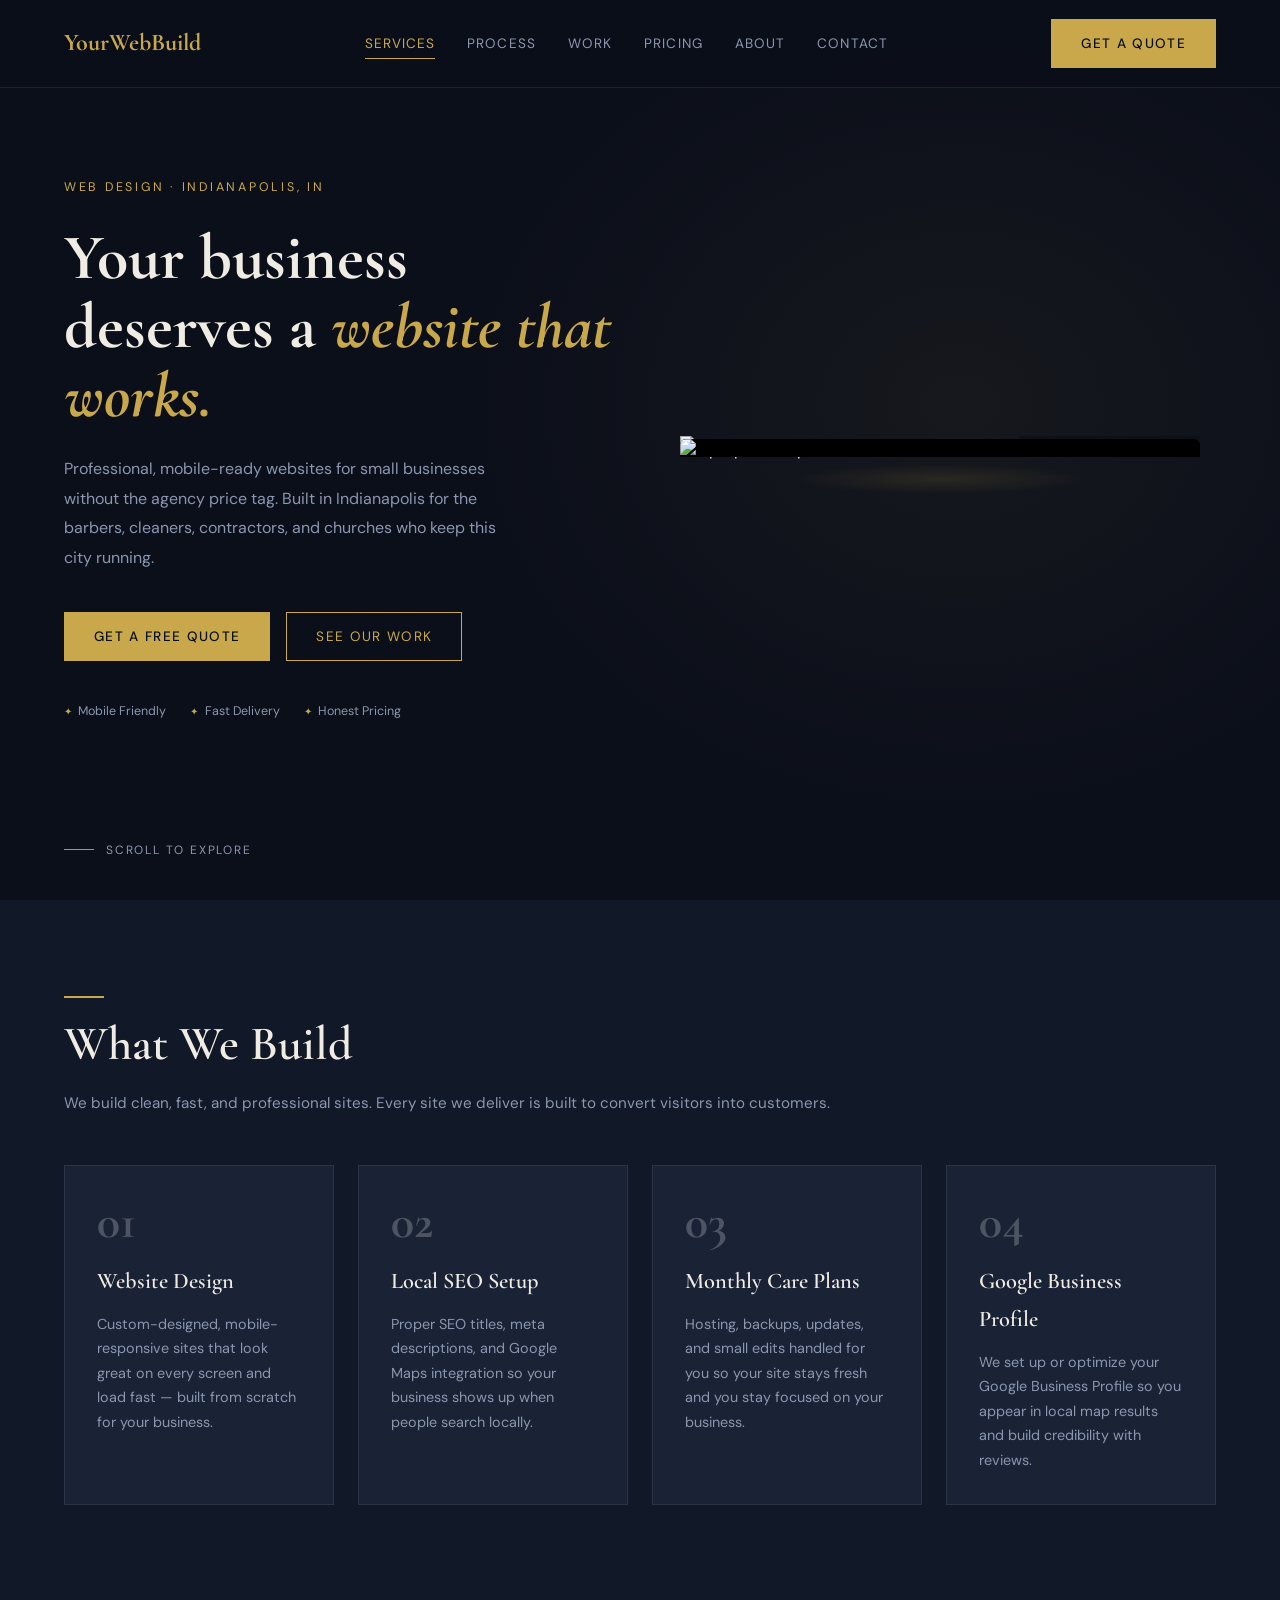
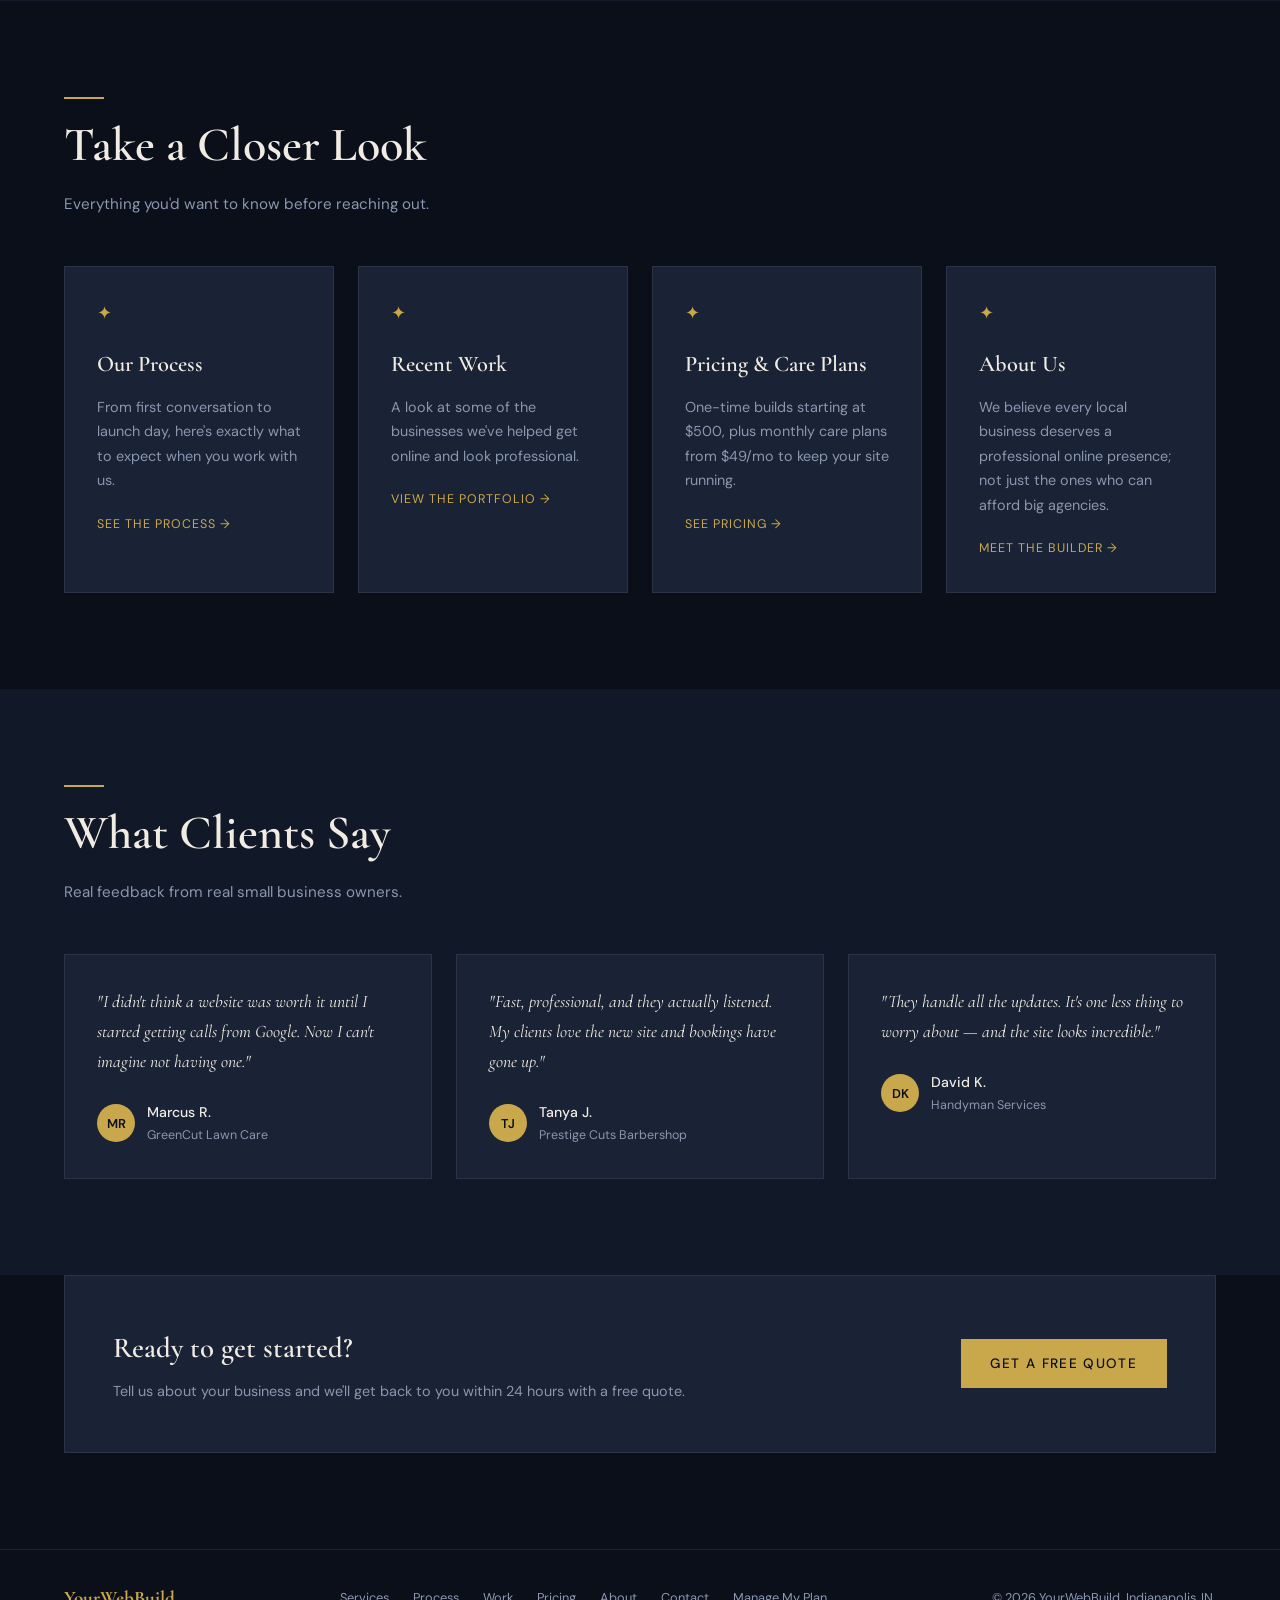
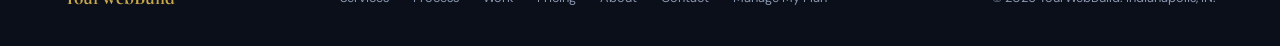
==== index.html @ 41e665bb "Add files via upload" ====
<!DOCTYPE html>
<html lang="en">
<head>
<meta charset="UTF-8"/>
<meta name="viewport" content="width=device-width,initial-scale=1.0"/>

<!-- SEO Meta Tags -->
<meta name="description" content="YourWebBuild designs professional, mobile-ready websites for small businesses in Indianapolis, IN. Affordable web design starting at $500. Get a free quote today."/>
<meta name="keywords" content="web design Indianapolis, small business website Indianapolis, affordable web design Indiana, local web designer Indy"/>
<meta name="author" content="YourWebBuild"/>
<meta name="robots" content="index, follow"/>

<meta property="og:title" content="YourWebBuild — Affordable Web Design in Indianapolis"/>
<meta property="og:description" content="Professional websites for small businesses starting at $500. Mobile-ready, fast delivery, honest pricing."/>
<meta property="og:type" content="website"/>
<meta property="og:url" content="https://yourwebbuild.com"/>
<meta property="og:image" content="https://yourwebbuild.com/Images/og-preview.jpg"/>

<title>YourWebBuild | Web Design for Indianapolis Small Businesses</title>
<link rel="preconnect" href="https://fonts.googleapis.com">
<link rel="preconnect" href="https://fonts.gstatic.com" crossorigin>
<link href="https://fonts.googleapis.com/css2?family=Cormorant+Garamond:wght@400;600;700&family=DM+Sans:wght@300;400;500&display=swap" rel="stylesheet"/>
<link rel="icon" type="image/x-icon" href="Images/ywb-blue-tab.png">
<link rel="stylesheet" href="style.css">

<style>
/* ---- HERO --*/
/*.overlay{ position: absolute; inset:0; height: 100%, width: 100%; background: rgba(0,0,0,1);}*/
#hero{min-height:100vh;display:flex;align-items:center;padding-top:6rem;position:relative;overflow:hidden;}
.hero-bg{position:absolute;inset:0; background: radial-gradient(ellipse 55% 65% at 75% 45%,#c9a84c0f 0%,transparent 70%);}
.hero-inner{position:relative;display:grid;grid-template-columns:1fr 1fr;gap:3rem;align-items:center;width:100%;}
.hero-tag{font-size:.78rem;letter-spacing:.22em;text-transform:uppercase;color:var(--gold);margin-bottom:1.5rem;opacity:0;animation:fadeUp .7s cubic-bezier(.22,1,.36,1) .2s forwards;}
h1{font-family:'Cormorant Garamond',serif;font-size:clamp(2.6rem,5vw,4.5rem);font-weight:700;line-height:1.08;margin-bottom:1.5rem;opacity:0;animation:fadeUp .8s cubic-bezier(.22,1,.36,1) .4s forwards;}
h1 em{font-style:italic;color:var(--gold);}
.hero-sub{font-size:1rem;color:var(--muted);max-width:440px;margin-bottom:2.5rem;line-height:1.85;opacity:0;animation:fadeUp .8s cubic-bezier(.22,1,.36,1) .6s forwards;}
.hero-btns{display:flex;gap:1rem;flex-wrap:wrap;opacity:0;animation:fadeUp .8s cubic-bezier(.22,1,.36,1) .8s forwards;}
.hero-badges{display:flex;gap:1.5rem;margin-top:2.5rem;opacity:0;animation:fadeUp .8s cubic-bezier(.22,1,.36,1) 1s forwards;}
.badge{font-size:.78rem;color:var(--muted);display:flex;align-items:center;gap:.4rem;}
.badge::before{content:'✦';color:var(--gold);font-size:.65rem;}

.hero-laptop{opacity:0;animation:laptopIn 1s cubic-bezier(.22,1,.36,1) .5s forwards;position:relative;background:transparent;}
@keyframes laptopIn{from{opacity:0;transform:translateX(40px) translateY(10px);}to{opacity:1;transform:translateX(0) translateY(0);}}
.laptop-wrap{display:flex;justify-content:center;position:relative;width:100%;max-width:520px;margin:0 auto;background:inherit;animation:float 5s ease-in-out 1.5s infinite;}
.laptop-wrap img{width:150%;}
.laptop-wrap::before{content:'';position:absolute;bottom:-30px;left:50%;transform:translateX(-50%);width:60%;height:30px;background: radial-gradient(ellipse,#c9a84c20 0%,transparent 70%);pointer-events:none;}
.laptop-foot{width:80%;margin:0 auto;height:6px;background:#0d1117;border-radius:0 0 8px 8px;}
@keyframes float{0%,100%{transform:translateY(0);}50%{transform:translateY(-10px);}}

.hero-scroll{position:absolute;bottom:2.5rem;left:5%;display:flex;align-items:center;gap:.75rem;font-size:.75rem;letter-spacing:.15em;text-transform:uppercase;color:var(--muted);opacity:0;animation:fadeIn 1s ease 1.3s forwards;}
.hero-scroll::before{content:'';display:block;width:30px;height:1px;background:var(--muted);}
@keyframes fadeIn{from{opacity:0;}to{opacity:1;}}

/* ---- HERO video background --*/
#myVideo {  position: fixed;
  right: 0;
  bottom: 0;
  min-width: 100%;
  min-height: 100%;
}


/*-------scrolling mockup--------*//*

.laptop-frame {
  width: 100%;
  height: auto;
  display: block;
  position: relative;
  z-index: 3;
  background: blue;
  padding: 3px;
}*/

.laptop-screen {
  position: absolute;
  top: 10.5%;
  left: 0%;
  width: 100%;
  height: 64%;
  overflow: hidden;
  border-radius: 6px 6px 0 0;
  z-index: 2;
  background: #000;
}

.laptop-screen img{
width: 100%;
}

.scrolling-site {
  width: 100%;
  display: block;
   
  animation: scrollSite 24s ease-in-out infinite alternate;
}

@keyframes scrollSite {
  0% {
    transform: translateY(0);
	}
5% {
    transform: translateY(0);
	}
 97% {
    transform: translateY(-87.5%);	
  }
  100% {
    transform: translateY(-87.5%);
  }
}


/* Services */
#services{background:var(--navy2);}
.services-grid{display:grid;grid-template-columns:repeat(auto-fit,minmax(240px,1fr));gap:1.5rem;}
.service-card{padding:2rem;border:1px solid var(--border);background:var(--navy3);transition:border-color .3s,transform .3s cubic-bezier(.22,1,.36,1);}
.service-card:hover{border-color:var(--gold);transform:translateY(-4px);}
.service-num{font-family:'Cormorant Garamond',serif;font-size:3rem;font-weight:700;color:#ffffff3a;line-height:1;margin-bottom:1rem;transition:color .3s;}
.service-card:hover .service-num{color:var(--gold);}
.service-card h3{font-family:'Cormorant Garamond',serif;font-size:1.4rem;font-weight:600;margin-bottom:.75rem;}
.service-card p{font-size:.9rem;color:var(--muted);line-height:1.7;}

/* Explore — short links out to the dedicated pages */
#explore{background:var(--navy);}
.explore-grid{display:grid;grid-template-columns:repeat(auto-fit,minmax(240px,1fr));gap:1.5rem;}
.explore-card{display:block;padding:2rem;border:1px solid var(--border);background:var(--navy3);transition:border-color .3s,transform .3s cubic-bezier(.22,1,.36,1);}
.explore-card:hover{border-color:var(--gold);transform:translateY(-4px);}
.explore-mark{color:var(--gold);font-size:1.1rem;margin-bottom:1rem;display:block;}
.explore-card h3{font-family:'Cormorant Garamond',serif;font-size:1.4rem;font-weight:600;margin-bottom:.75rem;}
.explore-card p{font-size:.9rem;color:var(--muted);line-height:1.7;margin-bottom:1rem;}
.explore-link{font-size:.78rem;letter-spacing:.08em;text-transform:uppercase;color:var(--gold);}

/* Testimonials */
#testimonials{background:var(--navy2);}
.testi-grid{display:grid;grid-template-columns:repeat(auto-fit,minmax(280px,1fr));gap:1.5rem;}
.testi-card{padding:2rem;border:1px solid var(--border);background:var(--navy3);transition:border-color .3s,transform .3s cubic-bezier(.22,1,.36,1);}
.testi-card:hover{border-color:var(--gold);transform:translateY(-3px);}
.testi-quote{font-family:'Cormorant Garamond',serif;font-size:1.1rem;line-height:1.7;color:var(--white);margin-bottom:1.5rem;font-style:italic;}
.testi-author{display:flex;align-items:center;gap:.75rem;}
.testi-avatar{width:38px;height:38px;border-radius:50%;background:var(--gold);display:flex;align-items:center;justify-content:center;font-size:.8rem;font-weight:600;color:var(--navy);flex-shrink:0;}
.testi-name{font-size:.88rem;font-weight:500;}
.testi-biz{font-size:.78rem;color:var(--muted);}

@media(max-width:900px){
  .hero-inner{grid-template-columns:1fr;}
  .hero-laptop{display:none;}
}
</style>
</head>
<body>

<nav id="main-nav">
  <a href="index.html" class="nav-logo">YourWebBuild</a>
  <div class="nav-links" id="navLinks">
    <a href="index.html#services" class="active">Services</a>
    <a href="process.html">Process</a>
    <a href="portfolio.html">Work</a>
    <a href="pricing.html">Pricing</a>
    <a href="about.html">About</a>
    <a href="contact.html">Contact</a>
  </div>
  <div class="nav-right">
    <a href="contact.html" class="btn btn-fill">Get a Quote</a>
    <button class="nav-toggle" id="navToggle" aria-label="Toggle menu" aria-expanded="false">
      <span></span><span></span><span></span>
    </button>
  </div>
</nav>

<section id="hero">
<!--<video autoplay muted loop id="myVideo"> <source src="Images/hero-video.mp4" type="video/mp4"> </video>-->
  

  <div class="overlay"></div>
  <div class="hero-bg"></div>
  <div class="hero-inner">
    <div class="hero-content">
      <div class="hero-tag">Web Design · Indianapolis, IN</div>
      <h1>Your business deserves a <em>website that works.</em></h1>
      <p class="hero-sub">Professional, mobile-ready websites for small businesses without the agency price tag. Built in Indianapolis for the barbers, cleaners, contractors, and churches who keep this city running.</p>
      <div class="hero-btns">
        <a href="contact.html" class="btn btn-fill">Get a Free Quote</a>
        <a href="portfolio.html" class="btn">See Our Work</a>
      </div>
      <div class="hero-badges">
        <span class="badge">Mobile Friendly</span>
        <span class="badge">Fast Delivery</span>
        <span class="badge">Honest Pricing</span>
      </div>
    </div>

    <div class="hero-laptop">
      <div class="laptop-wrap">
        <img src="Images/laptop.png" alt="laptop mockup" class="laptop-frame">
		<div class="laptop-screen">
			<img src="Images/tall-screenshot.png" class="scrolling-site">
		</div>
        <div class="laptop-foot"></div>
      </div>
    </div>
  </div>
  <div class="hero-scroll">Scroll to explore</div>
</section>

<section id="services">
  <div class="gold-line reveal d1"></div>
  <h2 class="section-title reveal d2">What We Build</h2>
  <p class="section-sub reveal d3">We build clean, fast, and professional sites. Every site we deliver is built to convert visitors into customers.</p>
  <div class="services-grid">
    <div class="service-card reveal d1"><div class="service-num">01</div><h3>Website Design</h3><p>Custom-designed, mobile-responsive sites that look great on every screen and load fast — built from scratch for your business.</p></div>
    <div class="service-card reveal d2"><div class="service-num">02</div><h3>Local SEO Setup</h3><p>Proper SEO titles, meta descriptions, and Google Maps integration so your business shows up when people search locally.</p></div>
    <div class="service-card reveal d3"><div class="service-num">03</div><h3>Monthly Care Plans</h3><p>Hosting, backups, updates, and small edits handled for you so your site stays fresh and you stay focused on your business.</p></div>
    <div class="service-card reveal d4"><div class="service-num">04</div><h3>Google Business Profile</h3><p>We set up or optimize your Google Business Profile so you appear in local map results and build credibility with reviews.</p></div>
  </div>
</section>

<section id="explore">
  <div class="gold-line reveal d1"></div>
  <h2 class="section-title reveal d2">Take a Closer Look</h2>
  <p class="section-sub reveal d3">Everything you'd want to know before reaching out.</p>
  <div class="explore-grid">
    <a class="explore-card reveal d1" href="process.html">
      <span class="explore-mark">✦</span>
      <h3>Our Process</h3>
      <p>From first conversation to launch day, here's exactly what to expect when you work with us.</p>
      <span class="explore-link">See the process →</span>
    </a>
    <a class="explore-card reveal d2" href="portfolio.html">
      <span class="explore-mark">✦</span>
      <h3>Recent Work</h3>
      <p>A look at some of the businesses we've helped get online and look professional.</p>
      <span class="explore-link">View the portfolio →</span>
    </a>
    <a class="explore-card reveal d3" href="pricing.html">
      <span class="explore-mark">✦</span>
      <h3>Pricing &amp; Care Plans</h3>
      <p>One-time builds starting at $500, plus monthly care plans from $49/mo to keep your site running.</p>
      <span class="explore-link">See pricing →</span>
    </a>
    <a class="explore-card reveal d4" href="about.html">
      <span class="explore-mark">✦</span>
      <h3>About Us</h3>
      <p>We believe every local business deserves a professional online presence; not just the ones who can afford big agencies.</p>
      <span class="explore-link">Meet the builder →</span>
    </a>
  </div>
</section>

<section id="testimonials">
  <div class="gold-line reveal d1"></div>
  <h2 class="section-title reveal d2">What Clients Say</h2>
  <p class="section-sub reveal d3">Real feedback from real small business owners.</p>
  <div class="testi-grid">
    <div class="testi-card reveal d1"><p class="testi-quote">"I didn't think a website was worth it until I started getting calls from Google. Now I can't imagine not having one."</p><div class="testi-author"><div class="testi-avatar">MR</div><div><div class="testi-name">Marcus R.</div><div class="testi-biz">GreenCut Lawn Care</div></div></div></div>
    <div class="testi-card reveal d2"><p class="testi-quote">"Fast, professional, and they actually listened. My clients love the new site and bookings have gone up."</p><div class="testi-author"><div class="testi-avatar">TJ</div><div><div class="testi-name">Tanya J.</div><div class="testi-biz">Prestige Cuts Barbershop</div></div></div></div>
    <div class="testi-card reveal d3"><p class="testi-quote">"They handle all the updates. It's one less thing to worry about — and the site looks incredible."</p><div class="testi-author"><div class="testi-avatar">DK</div><div><div class="testi-name">David K.</div><div class="testi-biz">Handyman Services</div></div></div></div>
  </div>
</section>

<div class="cta-band reveal">
  <div class="cta-band-text">
    <h3>Ready to get started?</h3>
    <p>Tell us about your business and we'll get back to you within 24 hours with a free quote.</p>
  </div>
  <a href="contact.html" class="btn btn-fill">Get a Free Quote</a>
</div>

<footer>
  <div class="footer-logo">YourWebBuild</div>
  <div class="footer-links">
    <a href="index.html#services">Services</a>
    <a href="process.html">Process</a>
    <a href="portfolio.html">Work</a>
    <a href="pricing.html">Pricing</a>
    <a href="about.html">About</a>
    <a href="contact.html">Contact</a>
    <a href="https://billing.stripe.com/p/login/test_aFa7sK5XEgO0h2pbyrfMA00">Manage My Plan</a>
  </div>
  <div class="footer-copy">© 2026 YourWebBuild. Indianapolis, IN.</div>
</footer>

<script src="script.js"></script>
</body>
</html>
---- style.css ----
/* ============================================================
   YourWebBuild — Shared Styles
   Linked on every page. Page-specific styles (hero, pricing
   cards, contact form, etc.) live in each file's own <style>
   block, layered on top of this.
   ============================================================ */

*{margin:0;padding:0;box-sizing:border-box;}
:root{
  --navy:#0b0f1a;--navy2:#111827;--navy3:#1a2235;
  --gold:#c9a84c;--gold2:#e8c96a;--white:#f0ece3;--muted:#8a97b0;--border:#ffffff14;
}
html{scroll-behavior:auto;}
body{background:var(--navy);color:var(--white);font-family:'DM Sans',sans-serif;font-size:16px;line-height:1.7;overflow-x:hidden;}
a{color:inherit;text-decoration:none;}

/* Reveal animations */
.reveal{opacity:0;transform:translateY(38px);transition:opacity .7s cubic-bezier(.22,1,.36,1),transform .7s cubic-bezier(.22,1,.36,1);}
.reveal.visible{opacity:1;transform:translateY(0);}
.reveal-left{opacity:0;transform:translateX(-38px);transition:opacity .7s cubic-bezier(.22,1,.36,1),transform .7s cubic-bezier(.22,1,.36,1);}
.reveal-left.visible{opacity:1;transform:translateX(0);}
.reveal-right{opacity:0;transform:translateX(38px);transition:opacity .7s cubic-bezier(.22,1,.36,1),transform .7s cubic-bezier(.22,1,.36,1);}
.reveal-right.visible{opacity:1;transform:translateX(0);}
.d1{transition-delay:.00s;}.d2{transition-delay:.12s;}.d3{transition-delay:.24s;}.d4{transition-delay:.36s;}.d5{transition-delay:.48s;}

/* Nav — identical on every page; only the active link differs */
nav{position:fixed;top:0;left:0;right:0;z-index:100;display:flex;align-items:center;justify-content:space-between;padding:1.2rem 5%;background:rgba(11,15,26,.92);backdrop-filter:blur(12px);border-bottom:1px solid var(--border);transition:padding .3s;}
nav.scrolled{padding:.8rem 5%;}
.nav-logo{font-family:'Cormorant Garamond',serif;font-size:1.5rem;font-weight:700;color:var(--gold);}
.nav-links{display:flex;gap:2rem;}
.nav-links a{font-size:.85rem;letter-spacing:.08em;text-transform:uppercase;color:var(--muted);transition:color .2s;position:relative;}
.nav-links a::after{content:'';position:absolute;bottom:-4px;left:0;width:0;height:1px;background:var(--gold);transition:width .3s cubic-bezier(.22,1,.36,1);}
.nav-links a:hover{color:var(--gold);}
.nav-links a:hover::after{width:100%;}
.nav-links a.active{color:var(--gold);}
.nav-links a.active::after{width:100%;}

.nav-right{display:flex;align-items:center;gap:1.25rem;position:relative;z-index:101;}

.nav-toggle{display:none;flex-direction:column;justify-content:center;gap:5px;width:26px;height:20px;background:none;border:none;cursor:pointer;padding:0;}
.nav-toggle span{display:block;width:100%;height:2px;background:var(--gold);transition:transform .3s cubic-bezier(.22,1,.36,1),opacity .3s ease;}
.nav-toggle[aria-expanded="true"] span:nth-child(1){transform:translateY(7px) rotate(45deg);}
.nav-toggle[aria-expanded="true"] span:nth-child(2){opacity:0;}
.nav-toggle[aria-expanded="true"] span:nth-child(3){transform:translateY(-7px) rotate(-45deg);}

.btn{display:inline-block;padding:.75rem 1.8rem;border:1px solid var(--gold);color:var(--gold);font-family:'DM Sans',sans-serif;font-size:.85rem;letter-spacing:.1em;text-transform:uppercase;cursor:pointer;transition:all .25s;background:transparent;}
.btn:hover{background:var(--gold);color:var(--navy);}
.btn-fill{background:var(--gold);color:var(--navy);font-weight:500;}
.btn-fill:hover{background:var(--gold2);border-color:var(--gold2);}

section{padding:6rem 5%;}
h2.section-title{font-family:'Cormorant Garamond',serif;font-size:clamp(2rem,4vw,3rem);font-weight:600;color:var(--white);margin-bottom:1.5rem;line-height:2.8rem;}
.section-sub{font-size:.95rem;color:var(--muted);margin-bottom:3rem;}
.gold-line{display:block;width:0;height:2px;background:var(--gold);margin-bottom:1.5rem;transition:width .9s cubic-bezier(.22,1,.36,1);}
.gold-line.visible{width:40px;}

/* Subpage hero — Process / Pricing / About / Contact / Work all open this way */
.page-hero{padding:10rem 5% 4rem;text-align:center;position:relative;overflow:hidden;}
.page-hero::before{content:'';position:absolute;inset:0;background:radial-gradient(ellipse 70% 60% at 50% 0%,#c9a84c0c 0%,transparent 70%);pointer-events:none;}
.hero-eyebrow{font-size:.78rem;letter-spacing:.22em;text-transform:uppercase;color:var(--gold);margin-bottom:1rem;opacity:0;animation:fadeUp .7s cubic-bezier(.22,1,.36,1) .2s forwards;}
.page-title{font-family:'Cormorant Garamond',serif;font-size:clamp(2.8rem,6vw,5rem);font-weight:700;line-height:1.08;margin-bottom:1.2rem;opacity:0;animation:fadeUp .8s cubic-bezier(.22,1,.36,1) .35s forwards;}
.page-title em{font-style:italic;color:var(--gold);}
.page-sub{font-size:1.05rem;color:var(--muted);max-width:560px;margin:0 auto 1.5rem;opacity:0;animation:fadeUp .8s cubic-bezier(.22,1,.36,1) .5s forwards;}
.gold-divider{width:0;height:1px;background:linear-gradient(90deg,transparent,var(--gold),transparent);margin:2.5rem auto 0;animation:expandLine 1s cubic-bezier(.22,1,.36,1) .8s forwards;}
@keyframes expandLine{to{width:200px;}}
@keyframes fadeUp{from{opacity:0;transform:translateY(28px);}to{opacity:1;transform:translateY(0);}}

/* CTA band — closes out every subpage */
.cta-band{margin:0 5% 6rem;border:1px solid var(--border);background:var(--navy3);padding:3rem;display:flex;align-items:center;justify-content:space-between;gap:2rem;flex-wrap:wrap;}
.cta-band-text h3{font-family:'Cormorant Garamond',serif;font-size:1.8rem;font-weight:600;margin-bottom:.4rem;}
.cta-band-text p{font-size:.9rem;color:var(--muted);}

footer{padding:2rem 5%;border-top:1px solid var(--border);display:flex;align-items:center;justify-content:space-between;flex-wrap:wrap;gap:1rem;}
.footer-logo{font-family:'Cormorant Garamond',serif;font-size:1.2rem;font-weight:700;color:var(--gold);}
.footer-copy{font-size:.8rem;color:var(--muted);}
.footer-links{display:flex;gap:1.5rem;flex-wrap:wrap;}
.footer-links a{font-size:.8rem;color:var(--muted);}
.footer-links a:hover{color:var(--gold);}

@media(max-width:900px){
  .nav-toggle{display:flex;}

  /* backdrop-filter on nav makes nav the "containing block" for any
     position:fixed element inside it — including .nav-links. That
     traps the full-screen menu inside nav's own ~70px-tall box
     instead of the real viewport. Turning it off here is the fix. */
  nav{backdrop-filter:none;}

  .nav-links{
    position:fixed;
    inset:0;
    background:var(--navy);
    display:flex;
    flex-direction:column;
    align-items:center;
    justify-content:center;
    gap:2.2rem;
    transform:translateY(-100%);
    opacity:0;
    pointer-events:none;
    transition:transform .35s cubic-bezier(.22,1,.36,1),opacity .35s ease;
    z-index:90;
  }
  .nav-links.open{
    transform:translateY(0);
    opacity:1;
    pointer-events:auto;
  }
  .nav-links a{font-size:1.15rem;}
  .nav-links a::after{display:none;}
  body.nav-open{overflow:hidden;}
}
@media(max-width:640px){
  .cta-band{flex-direction:column;text-align:center;}
  .nav-right .btn-fill{padding:.6rem 1.1rem;font-size:.75rem;}
}
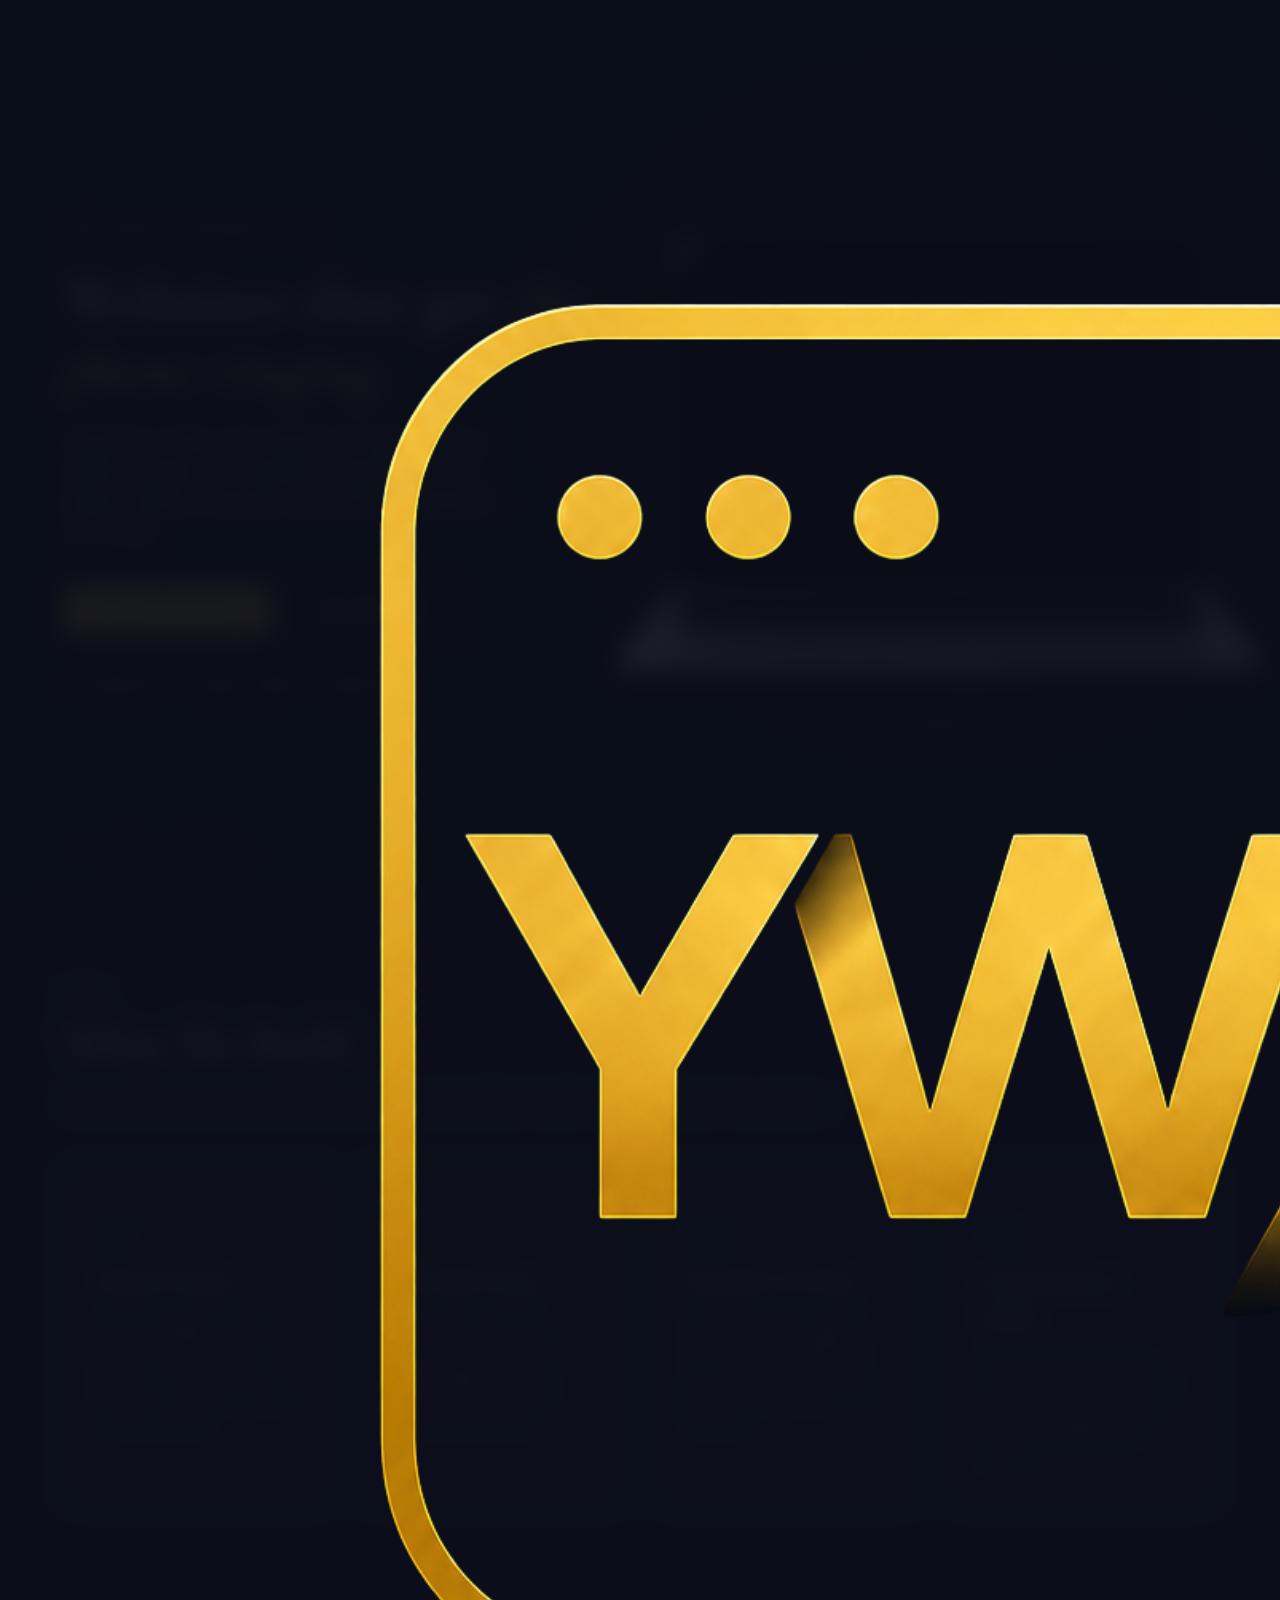
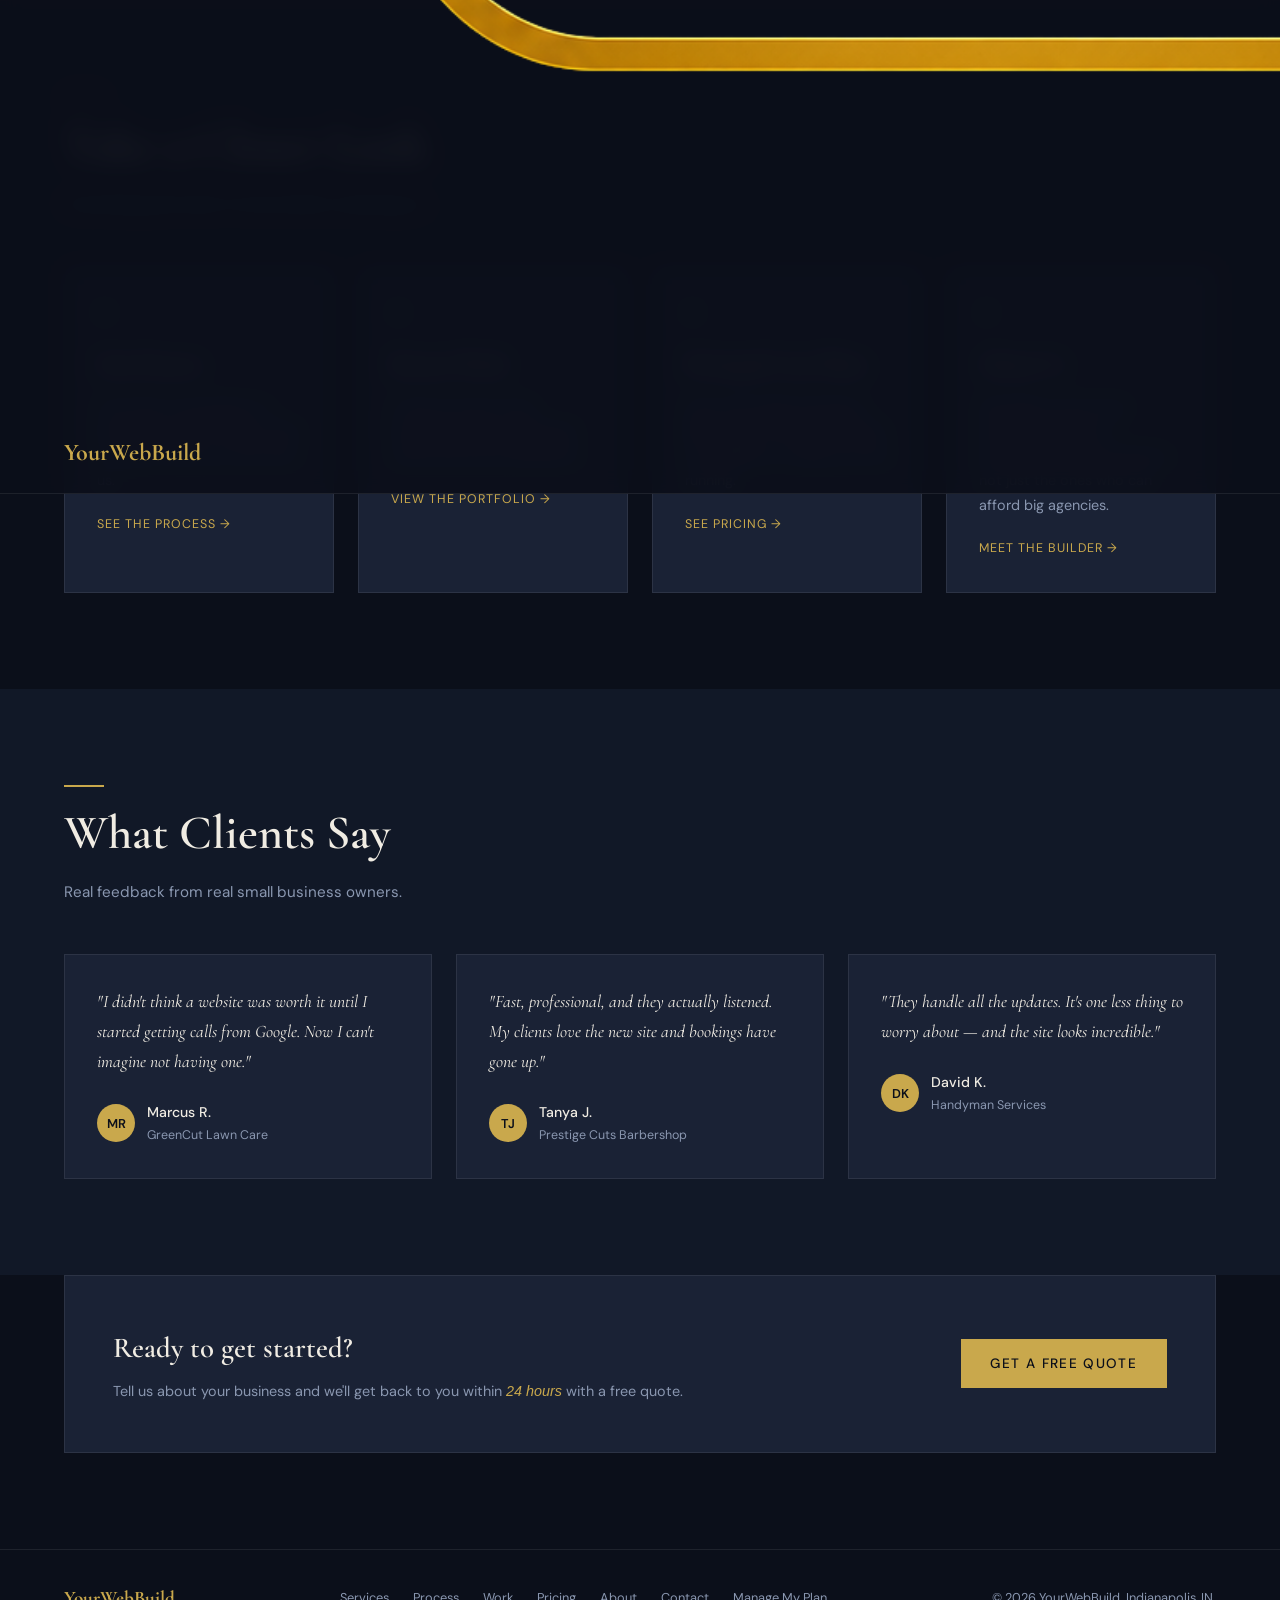
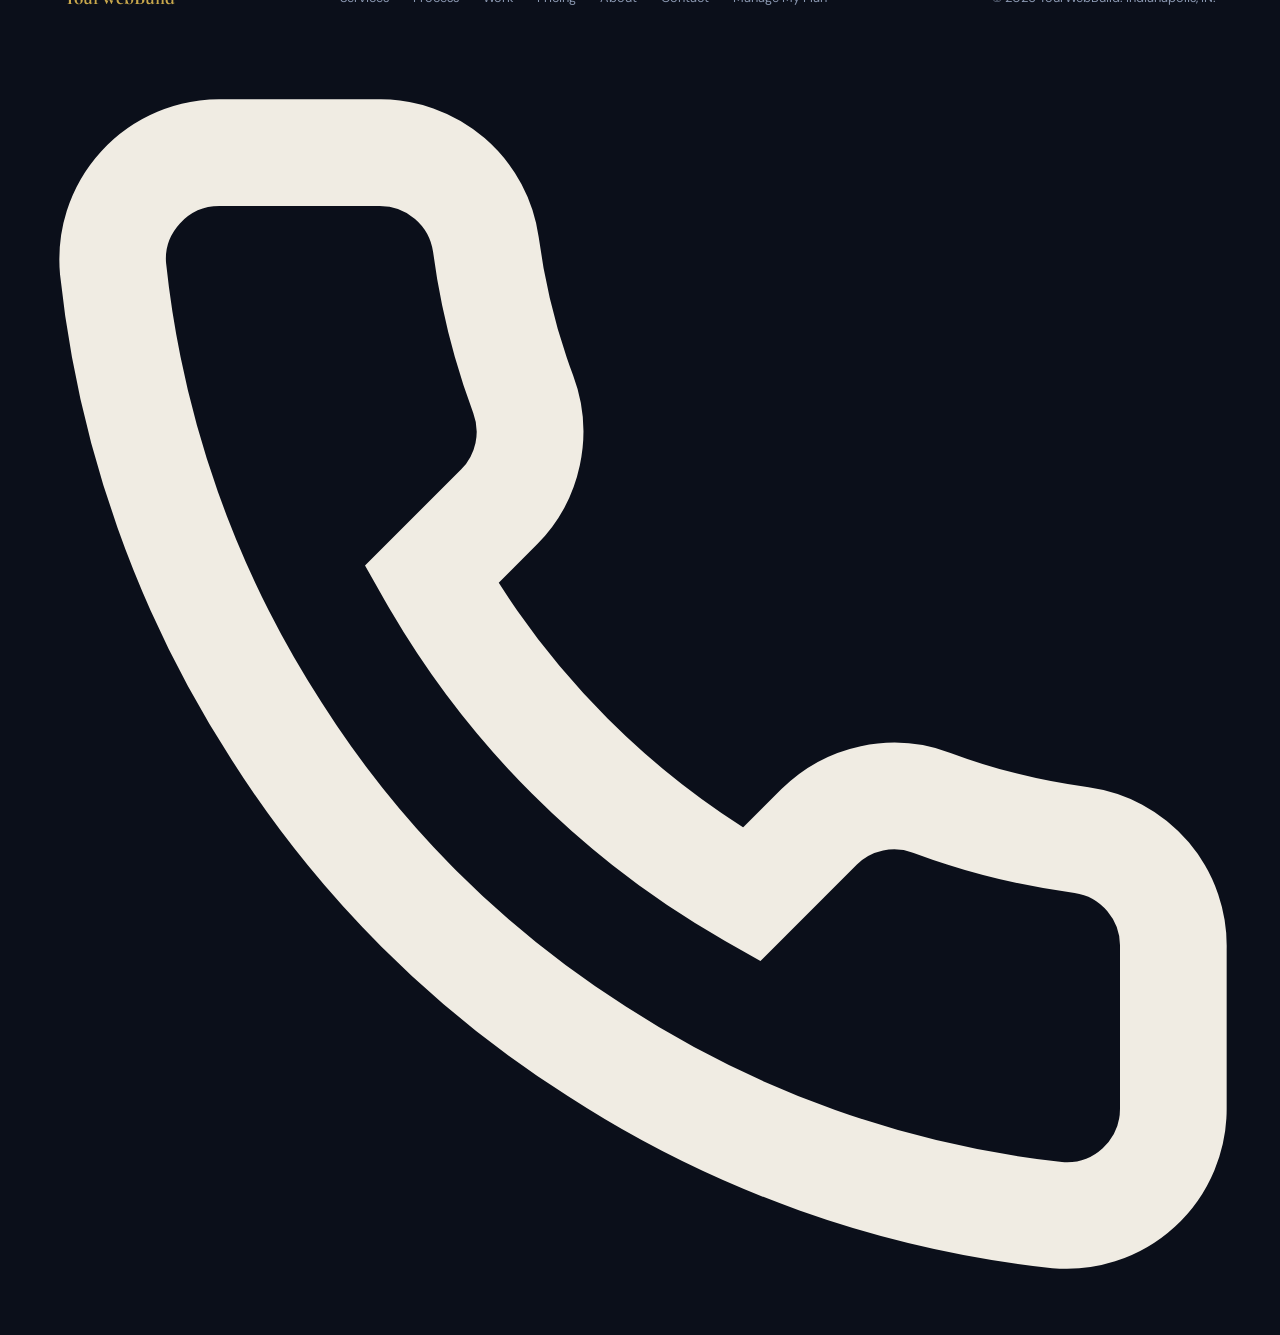
==== commit fb2515e2: "Add files via upload" ====
--- a/index.html
+++ b/index.html
@@ -29,12 +29,12 @@
 #hero{min-height:100vh;display:flex;align-items:center;padding-top:6rem;position:relative;overflow:hidden;}
 .hero-bg{position:absolute;inset:0; background: radial-gradient(ellipse 55% 65% at 75% 45%,#c9a84c0f 0%,transparent 70%);}
 .hero-inner{position:relative;display:grid;grid-template-columns:1fr 1fr;gap:3rem;align-items:center;width:100%;}
-.hero-tag{font-size:.78rem;letter-spacing:.22em;text-transform:uppercase;color:var(--gold);margin-bottom:1.5rem;opacity:0;animation:fadeUp .7s cubic-bezier(.22,1,.36,1) .2s forwards;}
+.hero-tag{font-size:.78rem;letter-spacing:.22em;text-transform:uppercase;color:var(--gold);margin:1rem 0 1.5rem;opacity:0;animation:fadeUp .7s cubic-bezier(.22,1,.36,1) .2s forwards;}
 h1{font-family:'Cormorant Garamond',serif;font-size:clamp(2.6rem,5vw,4.5rem);font-weight:700;line-height:1.08;margin-bottom:1.5rem;opacity:0;animation:fadeUp .8s cubic-bezier(.22,1,.36,1) .4s forwards;}
 h1 em{font-style:italic;color:var(--gold);}
-.hero-sub{font-size:1rem;color:var(--muted);max-width:440px;margin-bottom:2.5rem;line-height:1.85;opacity:0;animation:fadeUp .8s cubic-bezier(.22,1,.36,1) .6s forwards;}
+.hero-sub{font-size:1rem;color:var(--white);max-width:440px;margin-bottom:2.5rem;line-height:1.85;opacity:0;animation:fadeUp .8s cubic-bezier(.22,1,.36,1) .6s forwards;}
 .hero-btns{display:flex;gap:1rem;flex-wrap:wrap;opacity:0;animation:fadeUp .8s cubic-bezier(.22,1,.36,1) .8s forwards;}
-.hero-badges{display:flex;gap:1.5rem;margin-top:2.5rem;opacity:0;animation:fadeUp .8s cubic-bezier(.22,1,.36,1) 1s forwards;}
+.hero-badges{display:flex;gap:1rem;margin-top:2.5rem;opacity:0;animation:fadeUp .8s cubic-bezier(.22,1,.36,1) 1s forwards;}
 .badge{font-size:.78rem;color:var(--muted);display:flex;align-items:center;gap:.4rem;}
 .badge::before{content:'✦';color:var(--gold);font-size:.65rem;}
 
@@ -42,7 +42,7 @@
 @keyframes laptopIn{from{opacity:0;transform:translateX(40px) translateY(10px);}to{opacity:1;transform:translateX(0) translateY(0);}}
 .laptop-wrap{display:flex;justify-content:center;position:relative;width:100%;max-width:520px;margin:0 auto;background:inherit;animation:float 5s ease-in-out 1.5s infinite;}
 .laptop-wrap img{width:150%;}
-.laptop-wrap::before{content:'';position:absolute;bottom:-30px;left:50%;transform:translateX(-50%);width:60%;height:30px;background: radial-gradient(ellipse,#c9a84c20 0%,transparent 70%);pointer-events:none;}
+.laptop-wrap::before{content:'';position:absolute;bottom:-30px;left:50%;transform:translateX(-50%);width:60%;height:30px;background:radial-gradient(ellipse,#c9a84c20 0%,transparent 70%);pointer-events:none;}
 .laptop-foot{width:80%;margin:0 auto;height:6px;background:#0d1117;border-radius:0 0 8px 8px;}
 @keyframes float{0%,100%{transform:translateY(0);}50%{transform:translateY(-10px);}}
 
@@ -50,26 +50,15 @@
 .hero-scroll::before{content:'';display:block;width:30px;height:1px;background:var(--muted);}
 @keyframes fadeIn{from{opacity:0;}to{opacity:1;}}
 
-/* ---- HERO video background --*/
+/* ---- HERO video background --*//*
 #myVideo {  position: fixed;
   right: 0;
   bottom: 0;
   min-width: 100%;
   min-height: 100%;
-}
-
-
-/*-------scrolling mockup--------*//*
-
-.laptop-frame {
-  width: 100%;
-  height: auto;
-  display: block;
-  position: relative;
-  z-index: 3;
-  background: blue;
-  padding: 3px;
 }*/
+
+/*-------scrolling mockup--------*/
 
 .laptop-screen {
   position: absolute;
@@ -77,6 +66,7 @@
   left: 0%;
   width: 100%;
   height: 64%;
+  cursor: pointer;
   overflow: hidden;
   border-radius: 6px 6px 0 0;
   z-index: 2;
@@ -91,24 +81,24 @@
   width: 100%;
   display: block;
    
-  animation: scrollSite 24s ease-in-out infinite alternate;
+  animation: scrollSite 10s ease-in-out infinite alternate;
+  
+  animation-play-state: paused;
+}
+
+/*------- Trigger movement on hover----- */
+.laptop-screen:hover .scrolling-site {
+  animation-play-state: running;
 }
 
 @keyframes scrollSite {
   0% {
     transform: translateY(0);
 	}
-5% {
-    transform: translateY(0);
-	}
- 97% {
-    transform: translateY(-87.5%);	
-  }
   100% {
     transform: translateY(-87.5%);
   }
 }
-
 
 /* Services */
 #services{background:var(--navy2);}
@@ -150,7 +140,7 @@
 <body>
 
 <nav id="main-nav">
-  <a href="index.html" class="nav-logo">YourWebBuild</a>
+  <a href="index.html" class="nav-logo"><img src="Images/ywb-gold.png" alt="logo"><span class="hide-text"> YourWebBuild </span></a> <!--YourWebBuild-->
   <div class="nav-links" id="navLinks">
     <a href="index.html#services" class="active">Services</a>
     <a href="process.html">Process</a>
@@ -176,25 +166,25 @@
   <div class="hero-inner">
     <div class="hero-content">
       <div class="hero-tag">Web Design · Indianapolis, IN</div>
-      <h1>Your business deserves a <em>website that works.</em></h1>
+      <h1>Websites that get<em> the phone ringing.</em></h1>
       <p class="hero-sub">Professional, mobile-ready websites for small businesses without the agency price tag. Built in Indianapolis for the barbers, cleaners, contractors, and churches who keep this city running.</p>
       <div class="hero-btns">
         <a href="contact.html" class="btn btn-fill">Get a Free Quote</a>
         <a href="portfolio.html" class="btn">See Our Work</a>
       </div>
       <div class="hero-badges">
+        <span class="badge">No Hidden Fees</span>
+        <span class="badge">Ready in 2 Weeks</span>
         <span class="badge">Mobile Friendly</span>
-        <span class="badge">Fast Delivery</span>
-        <span class="badge">Honest Pricing</span>
       </div>
     </div>
 
-    <div class="hero-laptop">
+   <div class="hero-laptop">
       <div class="laptop-wrap">
         <img src="Images/laptop.png" alt="laptop mockup" class="laptop-frame">
-		<div class="laptop-screen">
+		<a  href="https://darthomale88.github.io/Photography-site" ><div class="laptop-screen">
 			<img src="Images/tall-screenshot.png" class="scrolling-site">
-		</div>
+		</div></a>
         <div class="laptop-foot"></div>
       </div>
     </div>
@@ -260,7 +250,7 @@
 <div class="cta-band reveal">
   <div class="cta-band-text">
     <h3>Ready to get started?</h3>
-    <p>Tell us about your business and we'll get back to you within 24 hours with a free quote.</p>
+    <p>Tell us about your business and we'll get back to you within<em style="color: var(--gold);"> 24 hours </em>with a free quote.</p>
   </div>
   <a href="contact.html" class="btn btn-fill">Get a Free Quote</a>
 </div>
@@ -274,11 +264,18 @@
     <a href="pricing.html">Pricing</a>
     <a href="about.html">About</a>
     <a href="contact.html">Contact</a>
-    <a href="https://billing.stripe.com/p/login/test_aFa7sK5XEgO0h2pbyrfMA00">Manage My Plan</a>
+    <a href="https://billing.stripe.com/p/login/aFa7sK5XEgO0h2pbyrfMA00">Manage My Plan</a>
   </div>
   <div class="footer-copy">© 2026 YourWebBuild. Indianapolis, IN.</div>
 </footer>
 
-<script src="script.js"></script>
+	<a href="tel:+13177312108" class="call-fab" aria-label="Call YourWebBuild">
+	  <svg viewBox="0 0 24 24" fill="none" stroke="currentColor" stroke-width="2">
+		<path d="M22 16.92v3a2 2 0 0 1-2.18 2 19.79 19.79 0 0 1-8.63-3.07 19.5 19.5 0 0 1-6-6 19.79 19.79 0 0 1-3.07-8.67A2 2 0 0 1 4.11 2h3a2 2 0 0 1 2 1.72c.127.96.361 1.903.7 2.81a2 2 0 0 1-.45 2.11L8.09 9.91a16 16 0 0 0 6 6l1.27-1.27a2 2 0 0 1 2.11-.45c.907.339 1.85.573 2.81.7A2 2 0 0 1 22 16.92z"/>
+	  </svg>
+	</a>
+
+<script src="script.js" defer></script>
+
 </body>
 </html>
